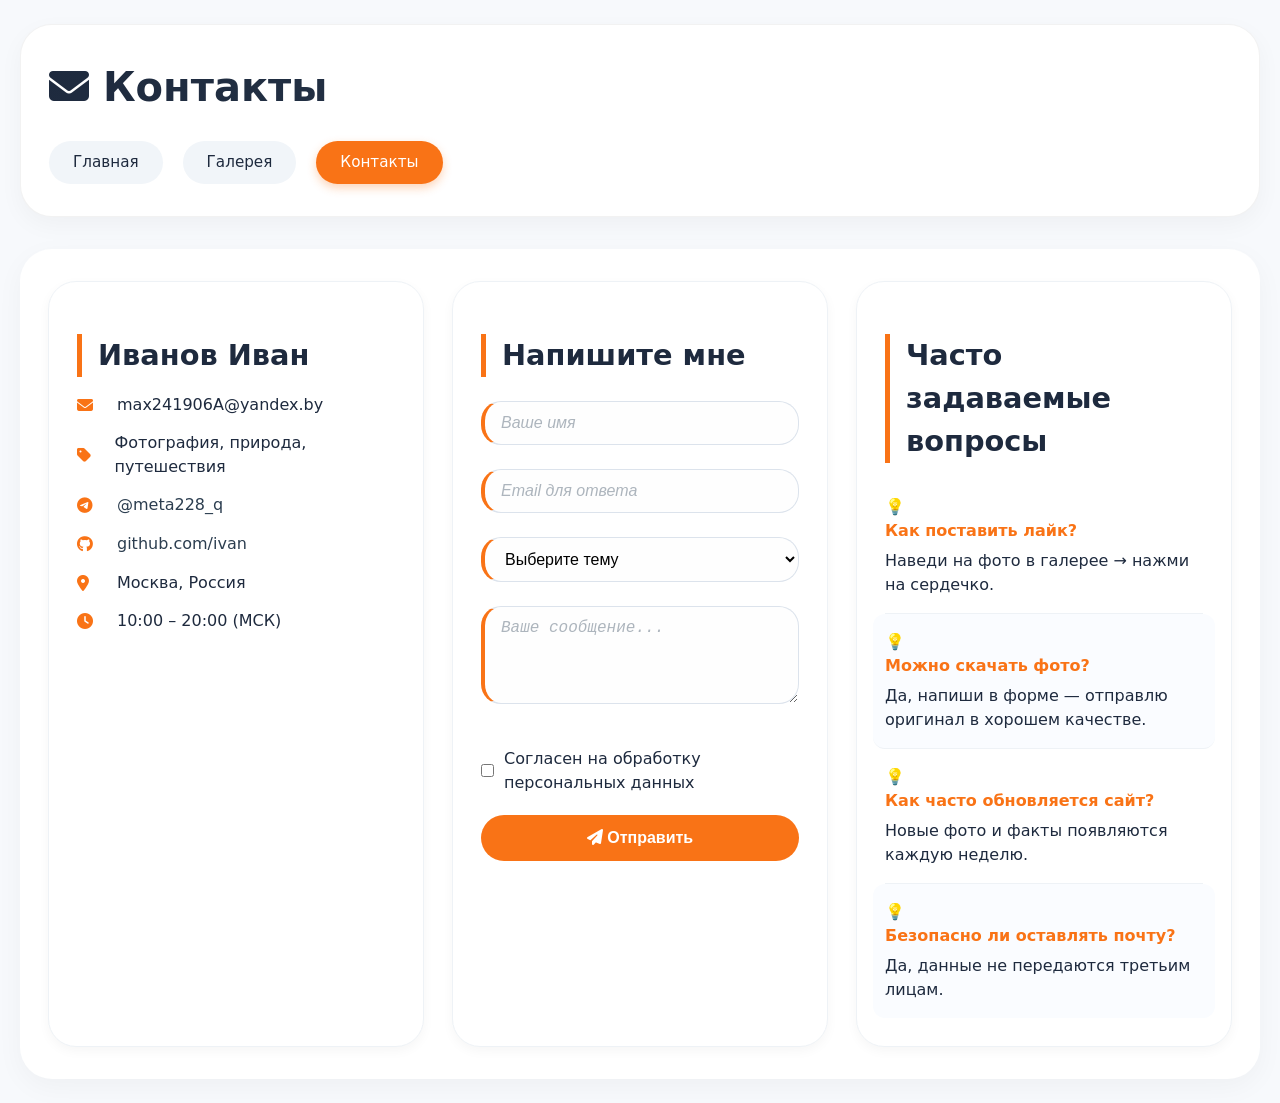
==== contacts.html @ f4687e2e "Add files via upload" ====
<!DOCTYPE html>
<html lang="ru">
<head>
  <meta charset="UTF-8">
  <meta name="viewport" content="width=device-width, initial-scale=1.0">
  <title>Контакты | Мир вокруг нас</title>
  <link rel="stylesheet" href="style.css">
  <link rel="stylesheet" href="https://cdnjs.cloudflare.com/ajax/libs/font-awesome/6.4.0/css/all.min.css">
</head>
<body>

<header>
  <h1><i class="fas fa-envelope"></i> Контакты</h1>
  <nav>
    <ul>
      <li><a href="index.html">Главная</a></li>
      <li><a href="gallery.html">Галерея</a></li>
      <li><a href="contacts.html" class="active">Контакты</a></li>
    </ul>
  </nav>
</header>

<main>
  <div class="contacts-grid">

    <!-- Карточка разработчика -->
    <div class="contact-card">
      <h2>Иванов Иван</h2>
      <p><i class="fas fa-envelope"></i> max241906A@yandex.by</p>
      <p><i class="fas fa-tag"></i> Фотография, природа, путешествия</p>
      <p><i class="fab fa-telegram"></i> <a href="#">@meta228_q</a></p>
      <p><i class="fab fa-github"></i> <a href="#">github.com/ivan</a></p>
      <p><i class="fas fa-map-marker-alt"></i> Москва, Россия</p>
      <p><i class="fas fa-clock"></i> 10:00 – 20:00 (МСК)</p>
    </div>

    <!-- Форма обратной связи -->
    <form class="contact-form">
      <h2>Напишите мне</h2>
      <input type="text" placeholder="Ваше имя" required>
      <input type="email" placeholder="Email для ответа" required>
      <select required>
        <option value="">Выберите тему</option>
        <option>Вопрос по сайту</option>
        <option>Сотрудничество</option>
        <option>Предложение</option>
        <option>Другое</option>
      </select>
      <textarea rows="4" placeholder="Ваше сообщение..." required></textarea>
      <label class="checkbox-group">
        <input type="checkbox" required>
        <span>Согласен на обработку персональных данных</span>
      </label>
      <button type="submit"><i class="fas fa-paper-plane"></i> Отправить</button>
    </form>

    <!-- FAQ блок -->
    <div class="faq-box">
      <h2>Часто задаваемые вопросы</h2>
      <div class="faq-item">
        <strong>Как поставить лайк?</strong>
        <p>Наведи на фото в галерее → нажми на сердечко.</p>
      </div>
      <div class="faq-item">
        <strong>Можно скачать фото?</strong>
        <p>Да, напиши в форме — отправлю оригинал в хорошем качестве.</p>
      </div>
      <div class="faq-item">
        <strong>Как часто обновляется сайт?</strong>
        <p>Новые фото и факты появляются каждую неделю.</p>
      </div>
      <div class="faq-item">
        <strong>Безопасно ли оставлять почту?</strong>
        <p>Да, данные не передаются третьим лицам.</p>
      </div>
    </div>

  </div>
</main>


</body>
</html>
---- style.css ----
/* ========== RESET ========== */
* {
  margin: 0;
  padding: 0;
  box-sizing: border-box;
}

body {
  font-family: 'Inter', system-ui, -apple-system, 'Segoe UI', Roboto, Helvetica, sans-serif;
  background: #f7f9fc;
  color: #1e2a3e;
  line-height: 1.5;
  padding: 24px 20px;
}

/* ========== ТИПОГРАФИКА ========== */
h1 {
  font-size: 2.5rem;
  font-weight: 700;
  background: linear-gradient(135deg, #1e2a3e, #2c3e50);
  background-clip: text;
  -webkit-background-clip: text;
  color: transparent;
  margin-bottom: 8px;
}

h2 {
  font-size: 1.8rem;
  font-weight: 600;
  color: #1e2a3e;
  margin: 24px 0 16px 0;
  border-left: 5px solid #f97316;
  padding-left: 16px;
}

h3 {
  font-size: 1.4rem;
  font-weight: 600;
  color: #2c3e50;
  margin-bottom: 12px;
}

/* ========== ШАПКА ========== */
header {
  background: white;
  border-radius: 32px;
  padding: 32px 28px;
  margin-bottom: 32px;
  box-shadow: 0 8px 24px rgba(0, 0, 0, 0.04);
  border: 1px solid rgba(0, 0, 0, 0.05);
}

/* ========== НАВИГАЦИЯ (FLEX) ========== */
nav ul {
  display: flex;
  gap: 20px;
  list-style: none;
  flex-wrap: wrap;
  margin-top: 24px;
}

nav ul li a {
  display: inline-block;
  padding: 10px 24px;
  background: #f1f5f9;
  color: #1e2a3e;
  text-decoration: none;
  font-weight: 500;
  border-radius: 40px;
  transition: all 0.2s ease;
  font-size: 0.95rem;
}

nav ul li a:hover {
  background: #f97316;
  color: white;
  transform: translateY(-2px);
}

nav ul li a.active {
  background: #f97316;
  color: white;
  box-shadow: 0 4px 10px rgba(249, 115, 22, 0.3);
}

/* ========== ОСНОВНОЙ КОНТЕНТ ========== */
main {
  max-width: 1280px;
  margin: 0 auto;
  background: white;
  border-radius: 32px;
  padding: 32px 28px;
  box-shadow: 0 8px 28px rgba(0, 0, 0, 0.04);
}

/* ========== ГАЛЕРЕЯ — GRID ========== */
.gallery-grid {
  display: grid;
  grid-template-columns: repeat(auto-fill, minmax(300px, 1fr));
  gap: 28px;
  margin: 32px 0;
}

.image-card {
  background: white;
  border-radius: 24px;
  overflow: hidden;
  transition: 0.25s ease;
  box-shadow: 0 4px 12px rgba(0, 0, 0, 0.05);
  border: 1px solid #eef2f6;
}

.image-card:hover {
  transform: translateY(-6px);
  box-shadow: 0 20px 30px -12px rgba(0, 0, 0, 0.15);
}

.card-image {
  position: relative;
  height: 220px;
  overflow: hidden;
  background: #eef2f6;
}

.card-image img {
  width: 100%;
  height: 100%;
  object-fit: cover;
  transition: 0.3s;
}

.image-card:hover .card-image img {
  transform: scale(1.03);
}

.image-card h3 {
  padding: 16px 16px 0 16px;
  font-size: 1.25rem;
}

.image-card p {
  padding: 8px 16px 20px 16px;
  color: #4a5b6e;
  font-size: 0.9rem;
}

/* кнопка лайка */
.like-btn {
  position: absolute;
  bottom: 12px;
  right: 12px;
  background: white;
  border: none;
  border-radius: 50px;
  padding: 8px 16px;
  font-size: 0.9rem;
  font-weight: 600;
  cursor: pointer;
  box-shadow: 0 2px 8px rgba(0, 0, 0, 0.1);
  transition: 0.2s;
  display: flex;
  align-items: center;
  gap: 6px;
}

.like-btn.liked {
  background: #f43f5e;
  color: white;
}

/* фильтры */
.filters {
  display: flex;
  gap: 12px;
  flex-wrap: wrap;
  margin-bottom: 24px;
}

.filter-btn {
  background: #f1f5f9;
  border: none;
  padding: 8px 20px;
  border-radius: 40px;
  font-weight: 500;
  cursor: pointer;
  transition: 0.2s;
}

.filter-btn.active {
  background: #f97316;
  color: white;
}

/* ========== КОНТАКТЫ — GRID ========== */
.contacts-grid {
  display: grid;
  grid-template-columns: repeat(auto-fit, minmax(320px, 1fr));
  gap: 28px;
}

.contact-card {
  background: white;
  border-radius: 28px;
  padding: 28px;
  border: 1px solid #eef2f6;
  transition: 0.2s;
  box-shadow: 0 4px 12px rgba(0, 0, 0, 0.04);
}

.contact-form {
  background: white;
  border-radius: 28px;
  padding: 28px;
  border: 1px solid #eef2f6;
  transition: 0.2s;
  box-shadow: 0 4px 12px rgba(0, 0, 0, 0.04);
}

.faq-box {
  background: white;
  border-radius: 28px;
  padding: 28px;
  border: 1px solid #eef2f6;
  transition: 0.2s;
  box-shadow: 0 4px 12px rgba(0, 0, 0, 0.04);
}

.contact-card:hover, .contact-form:hover, .faq-box:hover {
  transform: translateY(-4px);
  box-shadow: 0 12px 24px -12px rgba(0, 0, 0, 0.15);
}

.contact-card p {
  margin: 14px 0;
  display: flex;
  align-items: center;
  gap: 12px;
}

.contact-card i {
  width: 28px;
  color: #f97316;
}

.contact-card a {
  color: #2c3e50;
  text-decoration: none;
  border-bottom: 1px solid transparent;
}

.contact-card a:hover {
  color: #f97316;
  border-bottom-color: #f97316;
}

/* форма */
.contact-form input,
.contact-form select,
.contact-form textarea {
  width: 100%;
  padding: 12px 16px;
  margin: 8px 0 16px 0;
  border: 1px solid #dce3ec;
  border-radius: 20px;
  font-size: 1rem;
  background: #fefefe;
  transition: 0.2s;
}

.contact-form input:focus,
.contact-form select:focus,
.contact-form textarea:focus {
  border-color: #f97316;
  outline: none;
  box-shadow: 0 0 0 3px rgba(249, 115, 22, 0.1);
}

/* псевдоклассы для полей */
.contact-form input:required,
.contact-form select:required,
.contact-form textarea:required {
  border-left: 4px solid #f97316;
}

.contact-form input:required:valid,
.contact-form textarea:required:valid {
  border-left: 4px solid #10b981;
}

/* псевдоэлемент для placeholder */
.contact-form input::placeholder,
.contact-form textarea::placeholder {
  color: #adb5bd;
  font-style: italic;
  transition: 0.2s;
}

.contact-form input:focus::placeholder,
.contact-form textarea:focus::placeholder {
  opacity: 0.5;
  transform: translateX(5px);
}

.checkbox-group {
  display: flex;
  align-items: center;
  gap: 10px;
  margin: 20px 0;
  cursor: pointer;
}

.checkbox-group input {
  width: auto;
  margin: 0;
  cursor: pointer;
}

/* псевдокласс :checked + псевдоэлемент */
.checkbox-group input:checked + span::before {
  content: "✓ ";
  color: #10b981;
  font-weight: bold;
}

.checkbox-group span {
  transition: 0.2s;
}

.checkbox-group input:checked + span {
  color: #10b981;
}

.contact-form button[type="submit"] {
  background: #f97316;
  color: white;
  border: none;
  padding: 14px;
  width: 100%;
  border-radius: 40px;
  font-weight: 700;
  font-size: 1rem;
  cursor: pointer;
  transition: 0.2s;
}

.contact-form button[type="submit"]:hover {
  background: #ea580c;
  transform: scale(1.01);
}

.contact-form button[type="submit"]:active {
  transform: scale(0.98);
}

/* FAQ с псевдоэлементами и nth-child */
.faq-item {
  padding: 16px 0;
  border-bottom: 1px solid #eef2f6;
}

.faq-item:first-child {
  padding-top: 0;
}

.faq-item:last-child {
  border-bottom: none;
}

.faq-item:nth-child(odd) {
  background: #fafcff;
  margin: 0 -12px;
  padding-left: 12px;
  padding-right: 12px;
  border-radius: 12px;
}

.faq-item strong {
  display: block;
  color: #f97316;
  margin-bottom: 6px;
}

/* псевдоэлемент ::before для FAQ */
.faq-item::before {
  content: "💡";
  margin-right: 10px;
  display: inline-block;
}

/* выделение текста */
::selection {
  background: #f97316;
  color: white;
}

/* подвал */
footer {
  text-align: center;
  margin-top: 48px;
  padding: 28px;
  color: #6b7a8a;
  font-size: 0.85rem;
}

/* ========== АДАПТИВ ========== */
@media (max-width: 768px) {
  body {
    padding: 16px;
  }

  header, main {
    padding: 20px;
  }

  h1 {
    font-size: 1.8rem;
  }

  h2 {
    font-size: 1.4rem;
  }

  nav ul {
    justify-content: center;
    gap: 12px;
  }

  nav ul li a {
    padding: 8px 16px;
    font-size: 0.85rem;
  }

  .gallery-grid, .contacts-grid {
    grid-template-columns: 1fr;
    gap: 20px;
  }

  .contact-card, .contact-form, .faq-box {
    padding: 20px;
  }
}

/* анимация появления карточек */
@keyframes fadeInUp {
  from {
    opacity: 0;
    transform: translateY(20px);
  }
  to {
    opacity: 1;
    transform: translateY(0);
  }
}

.image-card, .contact-card, .contact-form, .faq-box {
  animation: fadeInUp 0.4s ease forwards;
}
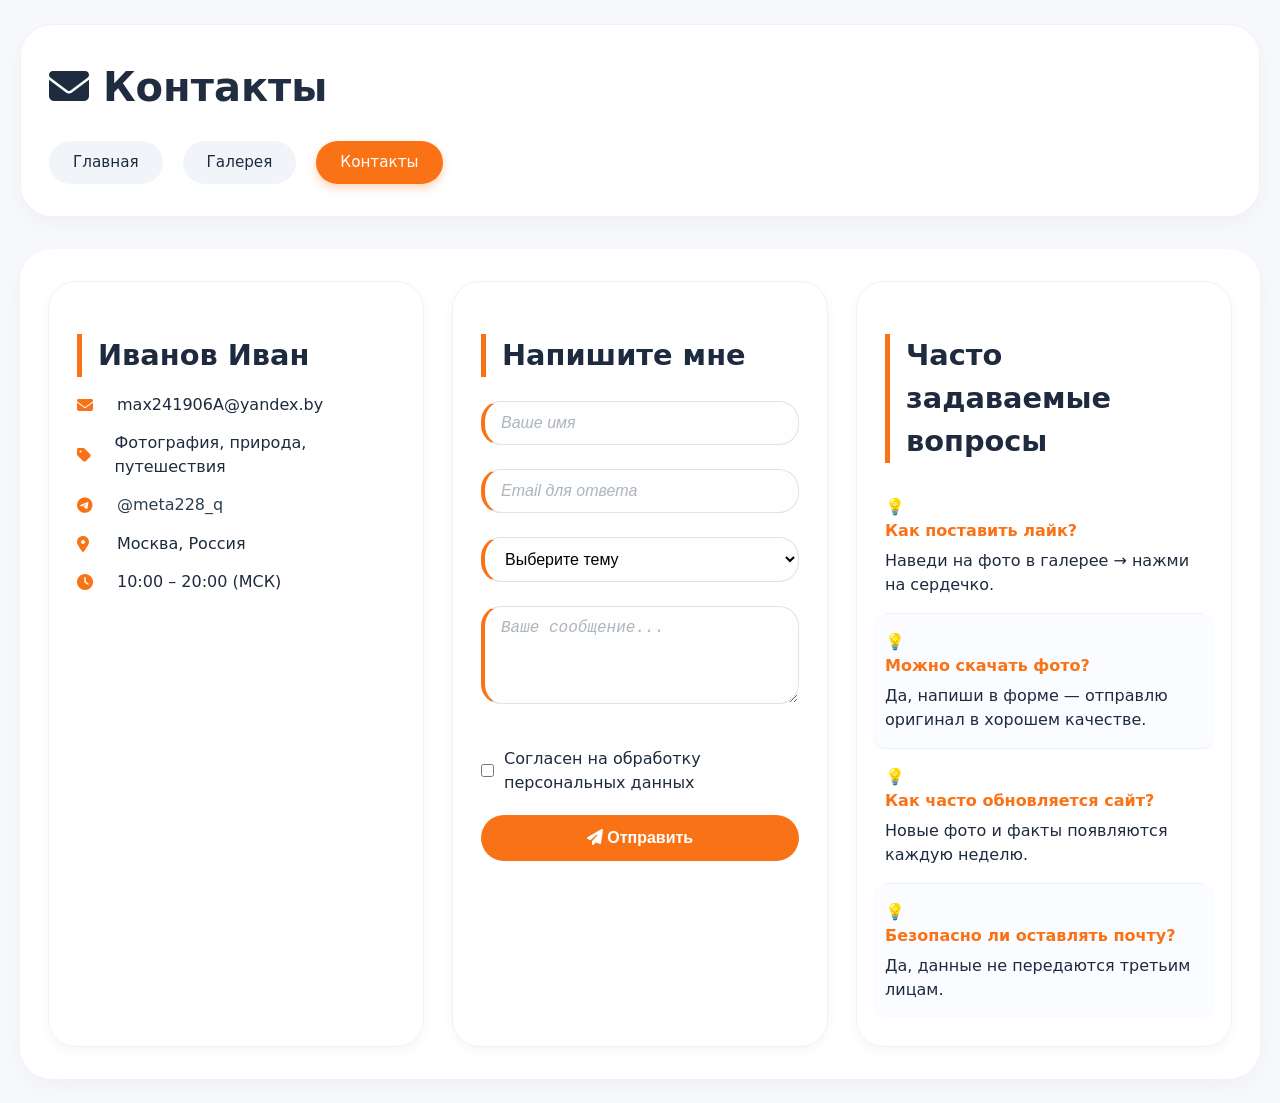
==== commit fe107274: "Update contacts.html" ====
--- a/contacts.html
+++ b/contacts.html
@@ -29,7 +29,6 @@
       <p><i class="fas fa-envelope"></i> max241906A@yandex.by</p>
       <p><i class="fas fa-tag"></i> Фотография, природа, путешествия</p>
       <p><i class="fab fa-telegram"></i> <a href="#">@meta228_q</a></p>
-      <p><i class="fab fa-github"></i> <a href="#">github.com/ivan</a></p>
       <p><i class="fas fa-map-marker-alt"></i> Москва, Россия</p>
       <p><i class="fas fa-clock"></i> 10:00 – 20:00 (МСК)</p>
     </div>
@@ -80,4 +79,4 @@
 
 
 </body>
-</html>+</html>
